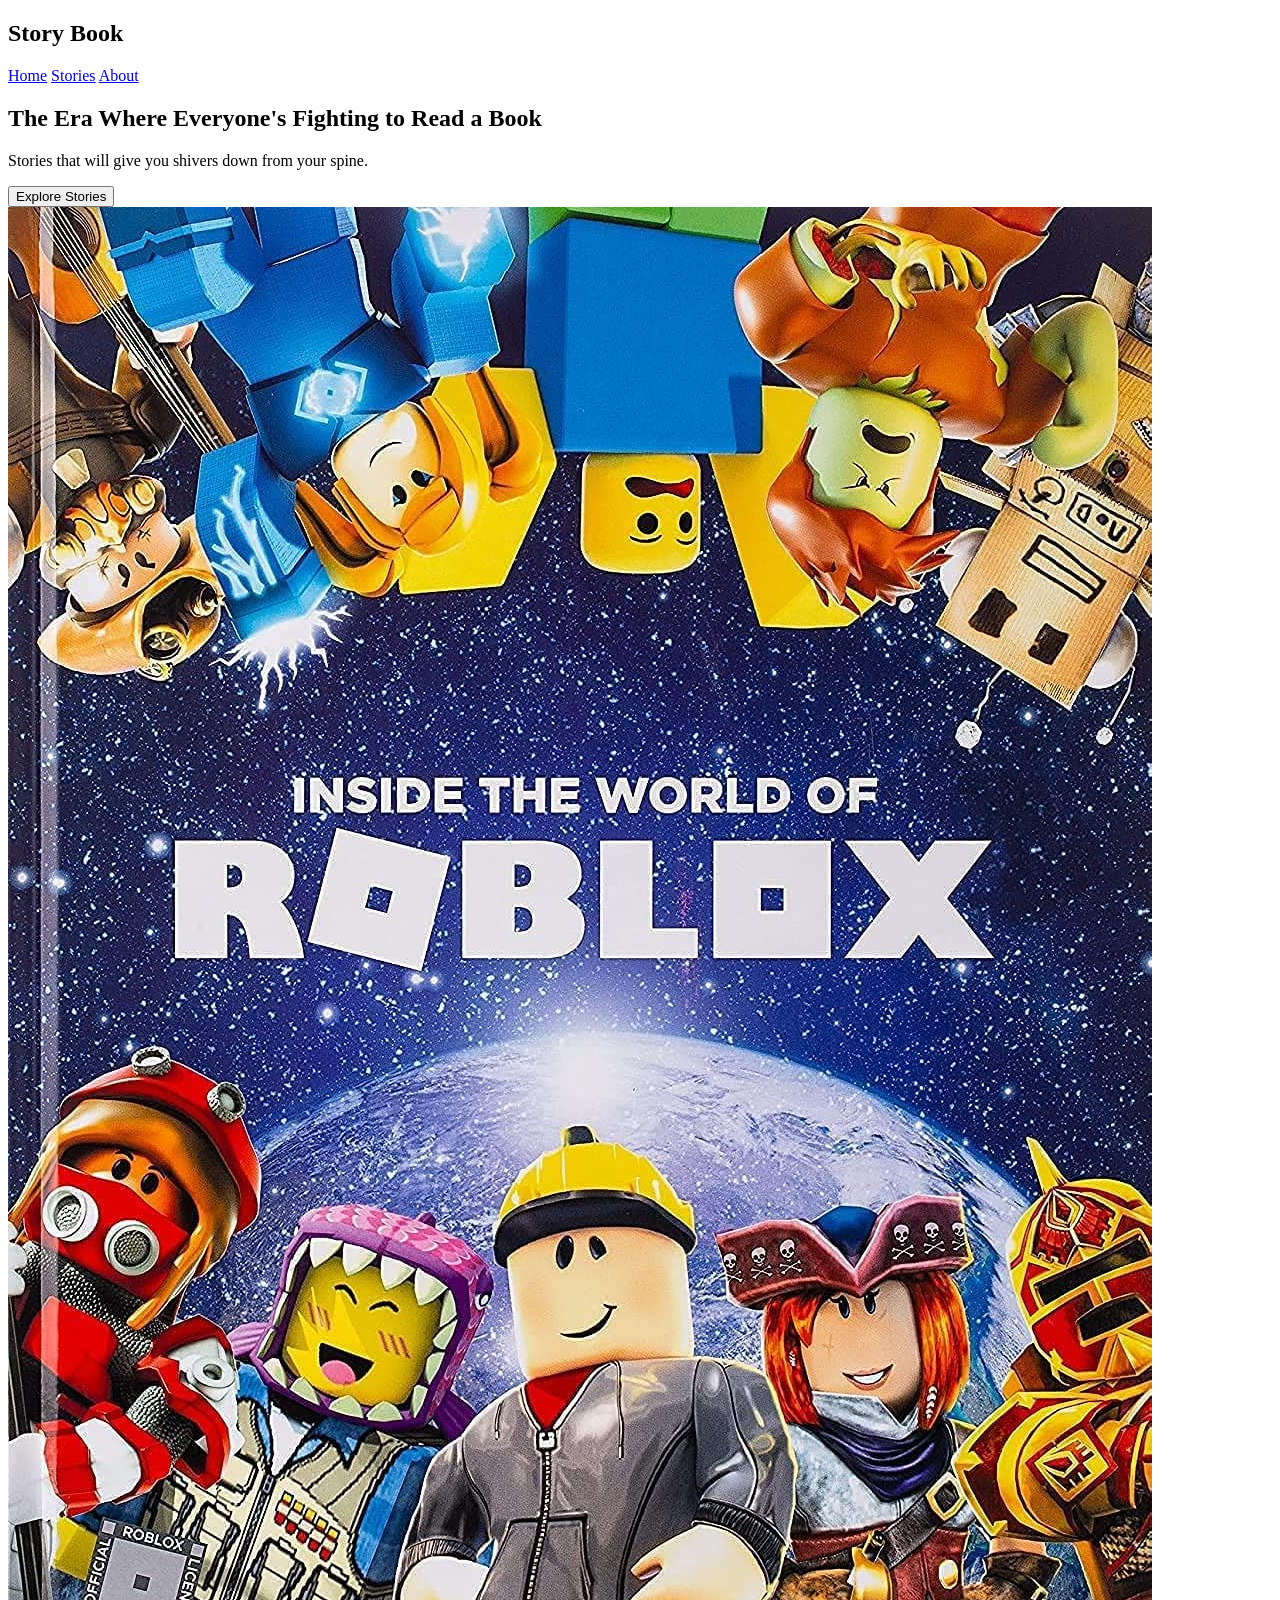
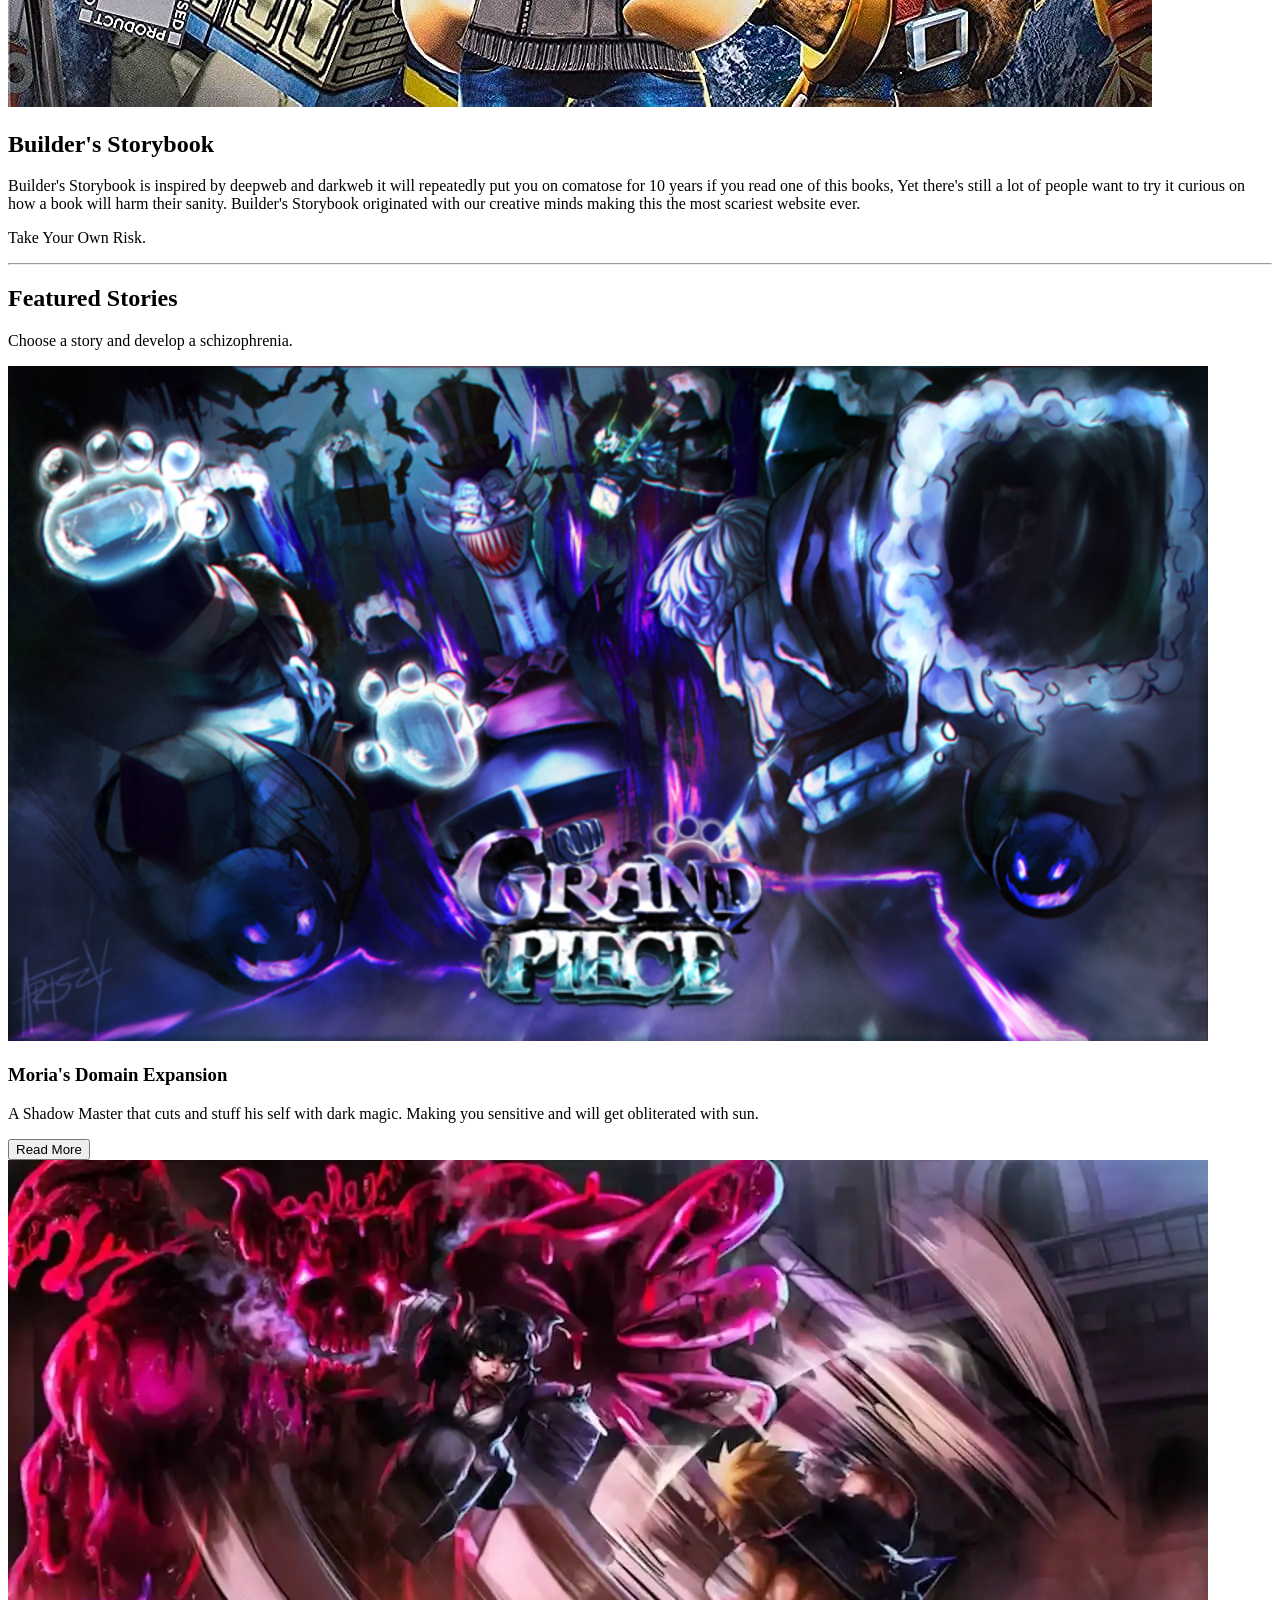
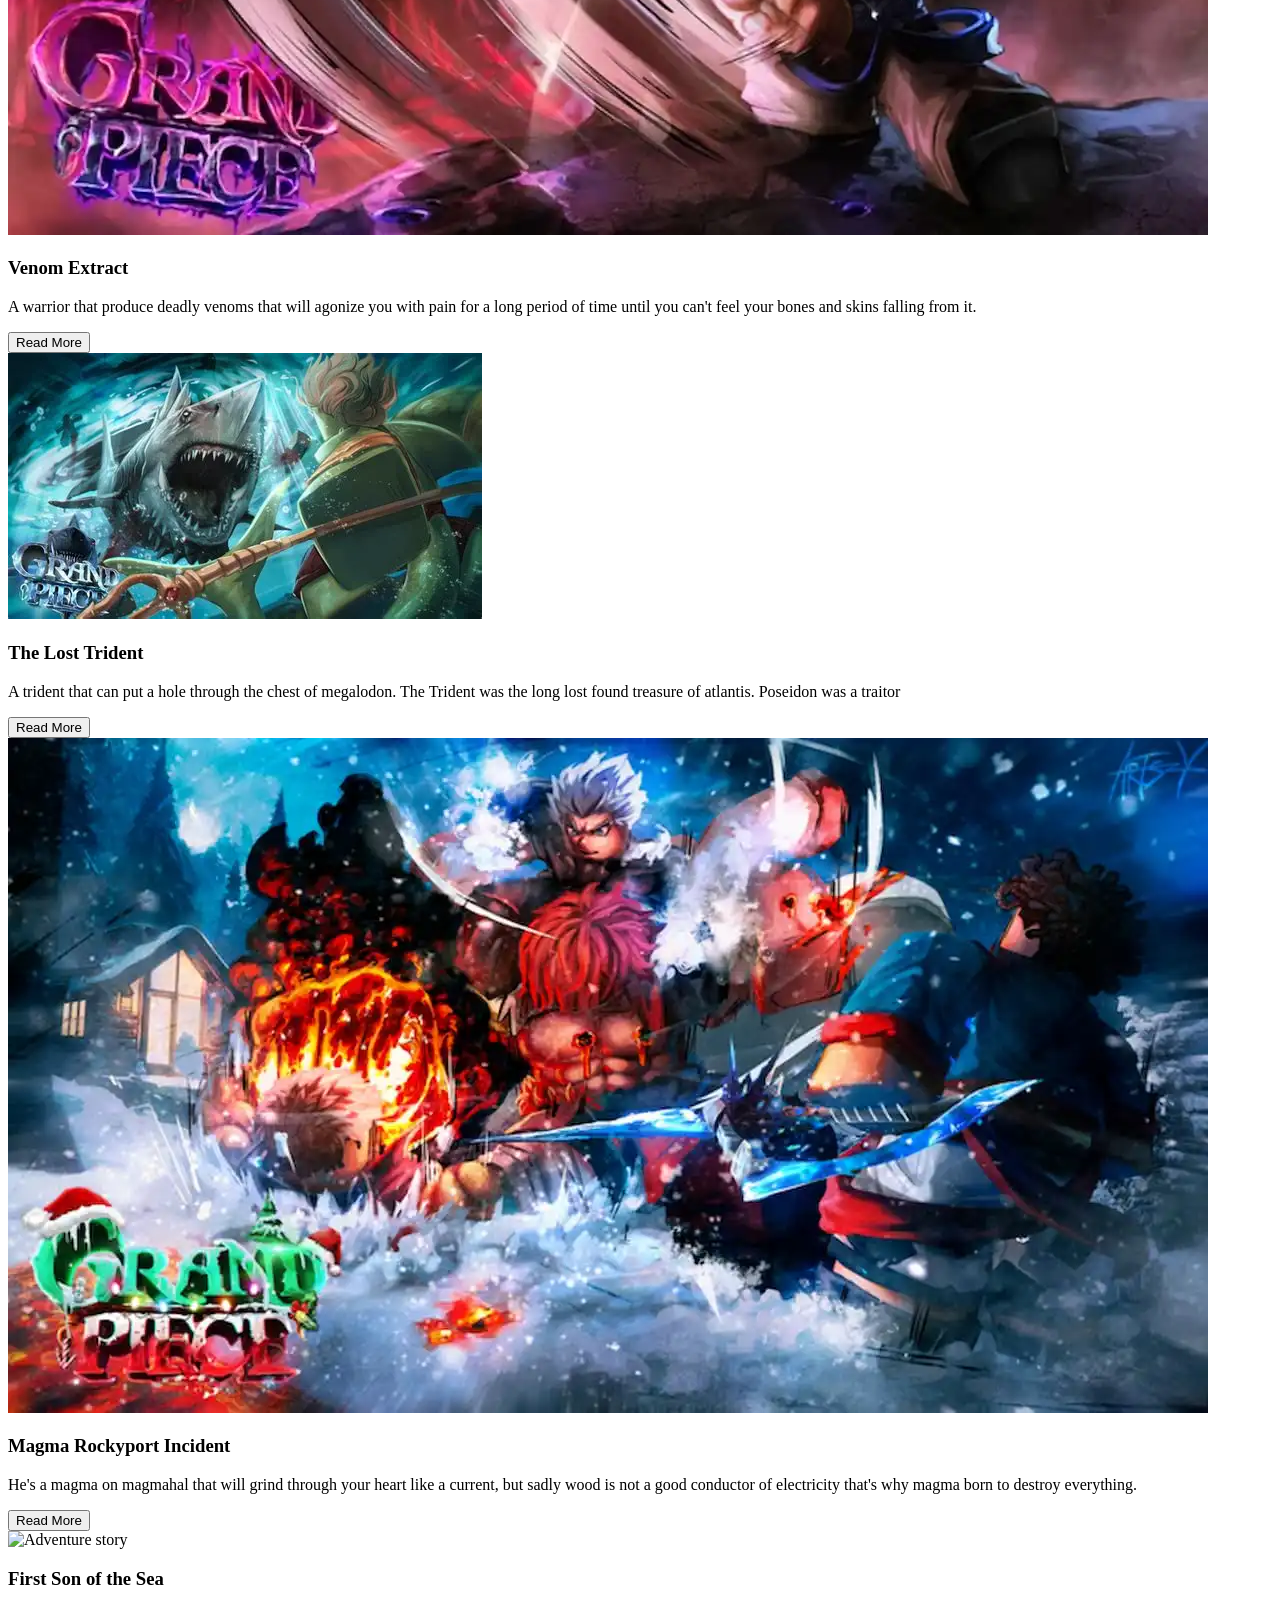
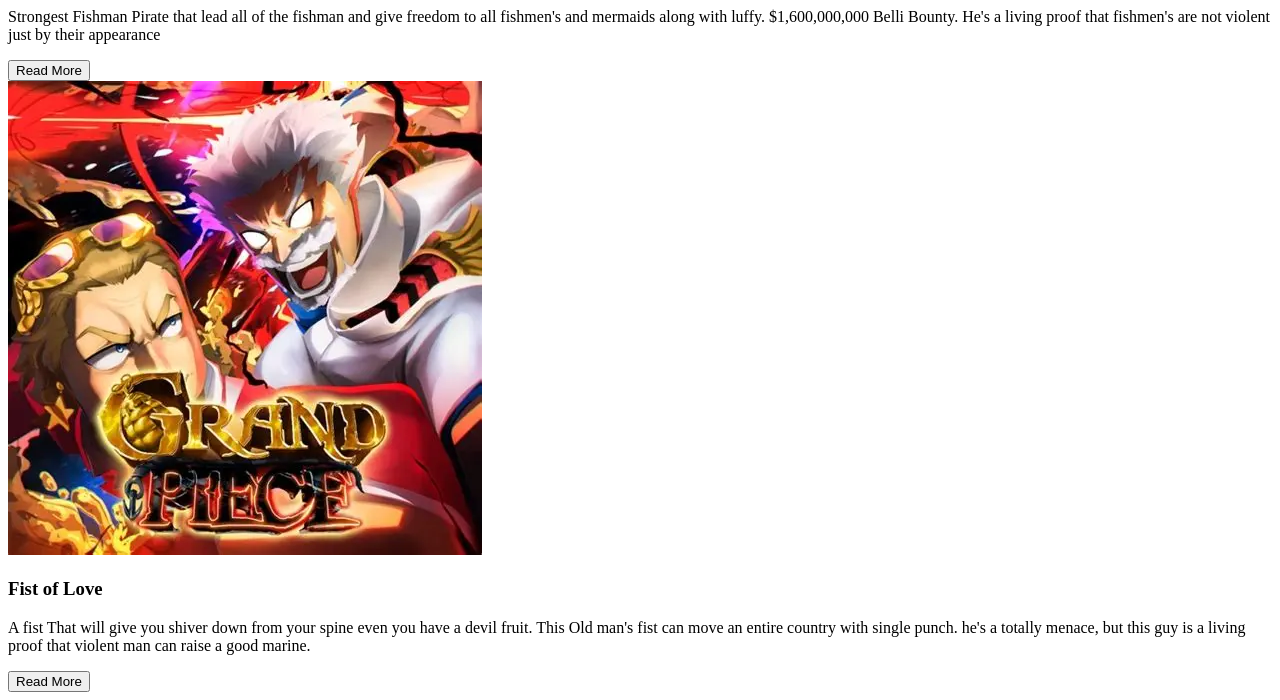
==== index.html @ 36ee4edc "Update and rename Nav.html to index.html" ====
<!DOCTYPE html>
<html lang="en">
<head>
    <meta charset="UTF-8">
    <meta name="viewport" content="width=device-width, initial-scale=1.0">
    <link rel="stylesheet" href="Style.css">
    <title>Document</title>
</head>
<body>
    <!-- Navigation -->
<nav class="navbar">

    <h1>Story Book</h1>

    <div class="nav-links">
        <a href="#">Home</a>
        <a href="#">Stories</a>
        <a href="#">About</a>
    </div>

</nav>


<!-- Hero Section -->
<section class="hero">

    <div class="hero-content">
        
        <h2>The Era Where Everyone's Fighting to Read a Book</h2>

        <p>
            Stories that will give you shivers down from your spine.
        </p>

        <button>Explore Stories</button>

    </div>

</section>


<!-- About Section -->
<section class="about">

    <div class="about-image">
        <img src="Pictures/Roblox.jpg">
    </div>

    <div class="about-content">

        <h2>Builder's Storybook</h2>

        <p>
           Builder's Storybook is inspired by deepweb and darkweb 
           it will repeatedly put you on comatose for 10 years if 
           you read one of this books, Yet there's still a lot of people want to 
           try it curious on how a book will harm their sanity. Builder's Storybook originated with our creative minds making this the most scariest website ever.
        </p>

        <p>
            Take Your Own Risk.
        </p>

    </div>

</section>

<hr>

<!-- Story Collection -->
<section class="stories">

    <h2>Featured Stories</h2>

    <p class="section-description">
        Choose a story and develop a schizophrenia.
    </p>

    <div class="story-container">

        <!-- Story 1 -->
        <div class="story-card">

            <img
                src="Pictures/Moria.webp"
            >

            <h3>Moria's Domain Expansion</h3>

            <p>
               A Shadow Master that cuts and stuff his self with dark magic. Making you sensitive and will get obliterated with sun.
            </p>

            <button>Read More</button>

        </div>


        <!-- Story 2 -->
        <div class="story-card">

            <img
                src="Pictures/Venom.webp"
            >

            <h3>Venom Extract</h3>

            <p>
                A warrior that produce deadly venoms that will agonize you with pain for a long period of time until you can't feel your bones and skins falling from it.
            </p>

            <button>Read More</button>

            

        </div>

         <div class="story-card">

            <img
                src="Pictures/sha.webp"
                alt="Adventure story"
            >

            <h3>The Lost Trident</h3>

            <p>
                A trident that can put a hole through the chest of megalodon. The Trident was the long lost found treasure of atlantis. Poseidon was a traitor 
            </p>

            <button>Read More</button>

        </div>

        <div class="story-card">

            <img
                src="Pictures/Mag.webp"
                alt="Adventure story"
            >

            <h3>Magma Rockyport Incident</h3>

            <p>
               He's a magma on magmahal that will grind through your heart like a current, but sadly wood is not a good conductor of electricity that's why magma born to destroy everything.
            </p>

            <button>Read More</button>

        </div>

        <div class="story-card">

            <img
                src="Pictures/Jinbei.jpg"
                alt="Adventure story"
            >

            <h3>First Son of the Sea</h3>

            <p>
                Strongest Fishman Pirate that lead all of the fishman and give freedom to all fishmen's and mermaids along with luffy. $1,600,000,000 Belli Bounty. He's a living proof that fishmen's are not violent just by their appearance
            </p>

            <button>Read More</button>

        </div>

        <div class="story-card">

            <img
                src="Pictures/garp.webp"
                alt="Adventure story"
            >

            <h3>Fist of Love</h3>

            <p>
                A fist That will give you shiver down from your spine even you have a devil fruit. This Old man's fist can move an entire country with single punch. he's a totally menace, but this guy is a living proof that violent man can raise a good marine.
            </p>

            <button>Read More</button>

        </div>

    </div>

</section>
</body>
</html>
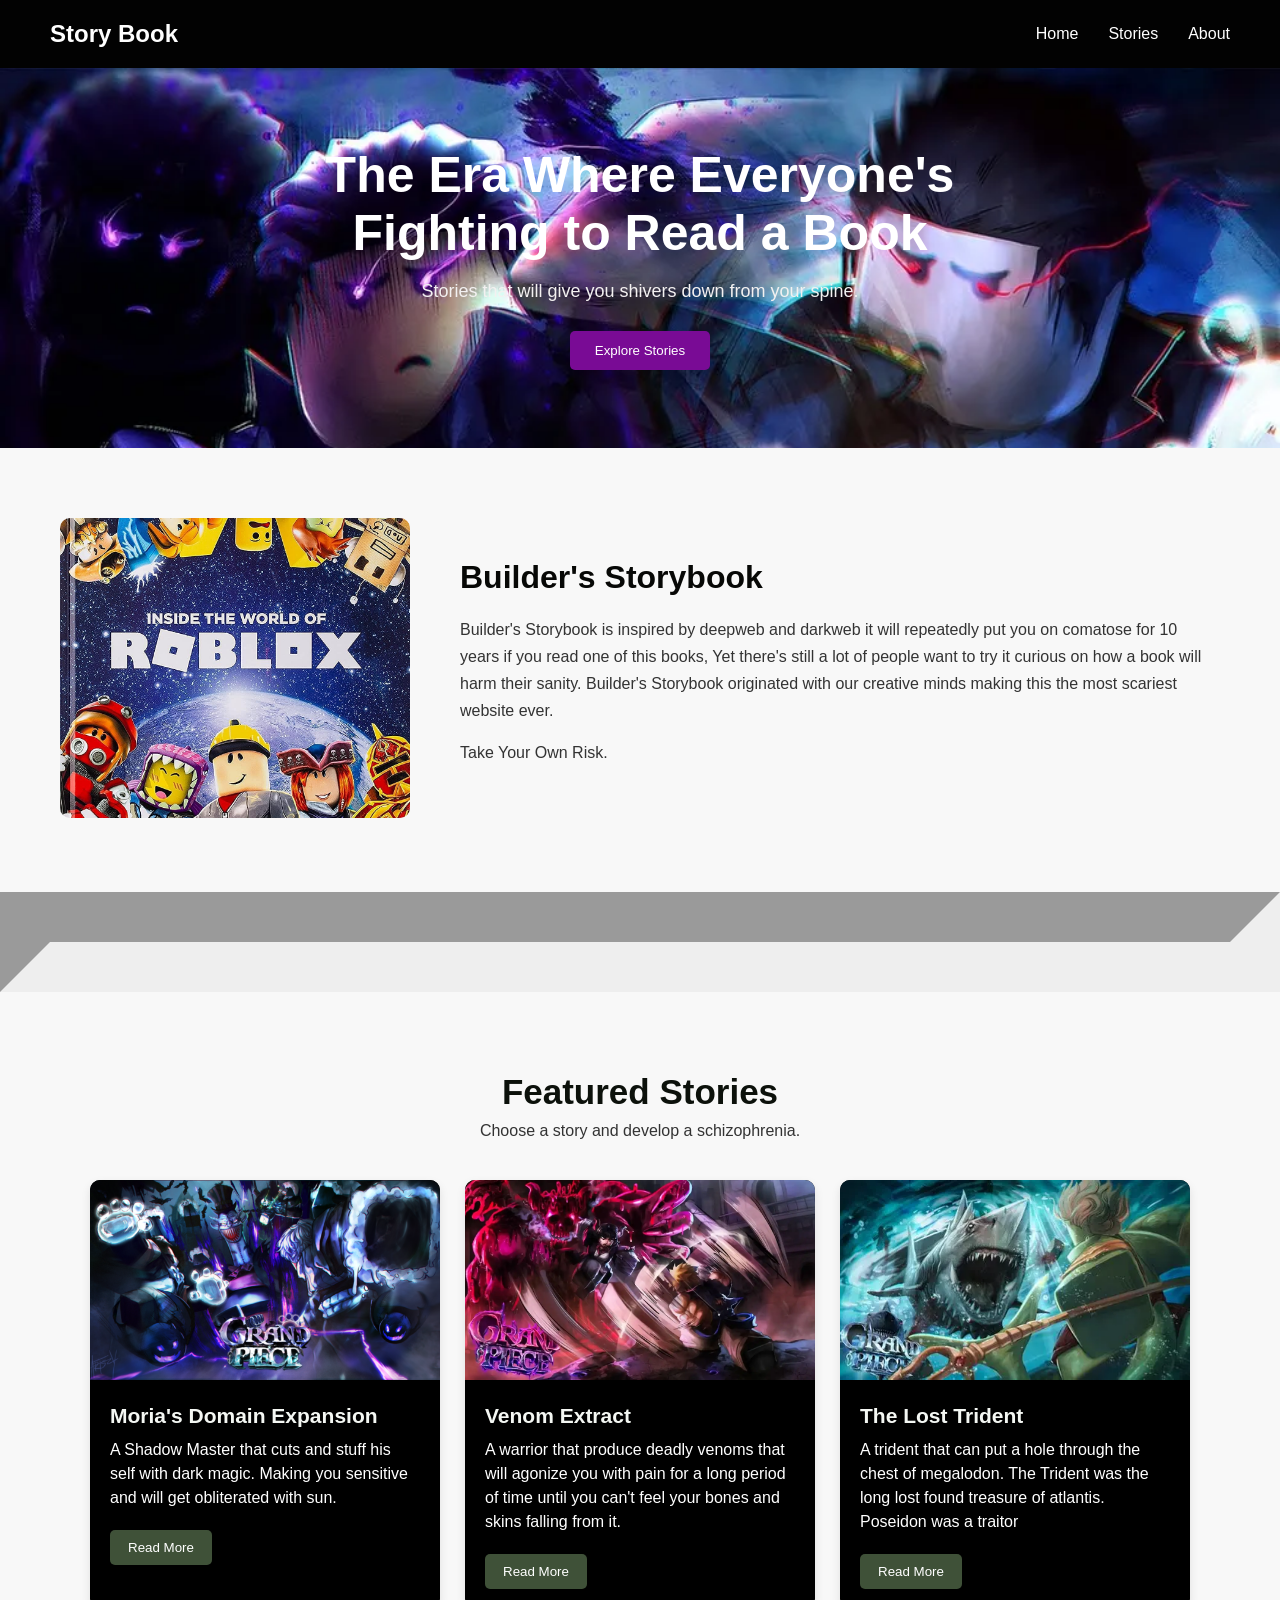
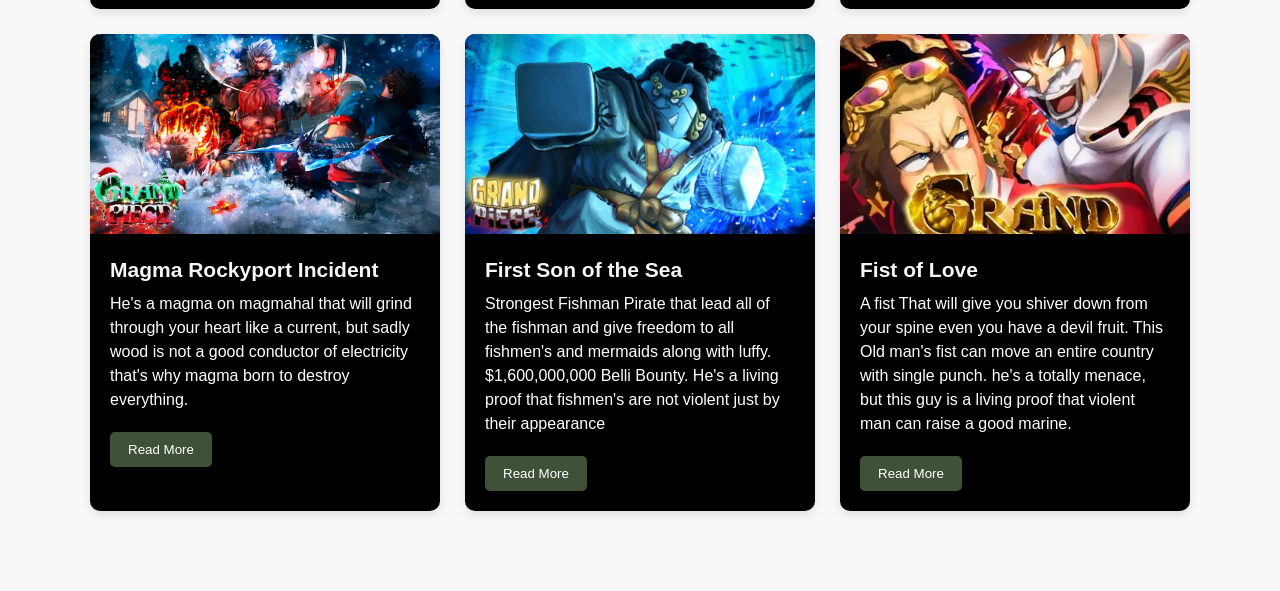
==== commit ee9bb578: "Update index.html" ====
--- a/index.html
+++ b/index.html
@@ -152,7 +152,7 @@
         <div class="story-card">
 
             <img
-                src="Pictures/Jinbei.jpg"
+                src="Pictures/jinbei.jpg"
                 alt="Adventure story"
             >
 
--- a/Style.css
+++ b/Style.css
@@ -0,0 +1,179 @@
+* {
+    margin: 0;
+    padding: 0;
+    box-sizing: border-box;
+}
+
+body {
+    font-family: Arial, sans-serif;
+    background-color: #f8f8f8;
+    color: #333;
+}
+
+.navbar {
+    background-color: #020202;
+    padding: 20px 50px;
+    display: flex;
+    justify-content: space-between;
+    align-items: center;
+}
+
+.navbar h1 {
+    color: white;
+}
+
+.nav-links {
+    display: flex;
+    gap: 30px;
+}
+
+.nav-links a {
+    color: white;
+    text-decoration: none;
+}
+
+.nav-links a:hover {
+    text-decoration: underline;
+}
+
+/* HERO */
+
+.hero {
+    background-image:url(Pictures/Wow.webp);
+    Background-size:cover;
+    min-height: 380px;
+    display: flex;
+    justify-content: center;
+    align-items: center;
+    text-align: center;
+    background-color: #d9dfc3;
+    padding: 70px;
+}
+
+.hero-content {
+    max-width: 700px;
+}
+
+.hero h2 {
+    font-size: 50px;
+    margin-bottom: 15px;
+    color: #ffffff;
+}
+
+.hero p {
+    font-size: 18px;
+    line-height: 1.6;
+    color: rgb(243, 241, 241);
+}
+
+.hero button {
+    margin-top: 25px;
+    padding: 12px 25px;
+    border: none;
+    border-radius: 5px;
+    background-color: #790b95;
+    color: white;
+    cursor: pointer;
+}
+
+/* ABOUT */
+
+.about {
+    padding: 70px 60px;
+    display: flex;
+    grid-template-columns: 1fr 1fr;
+    gap: 50px;
+    align-items: center;
+    border:5px;
+}
+
+.about-image img {
+    width: 350px;
+    height: 300px;
+    object-fit: cover;
+    border-radius: 10px;
+}
+
+.about-content h2 {
+    font-size: 32px;
+    margin-bottom: 20px;
+    color: #070806;
+}
+
+.about-content p {
+    line-height: 1.7;
+    margin-bottom: 15px;
+}
+
+/* STORIES */
+
+.stories {
+    padding: 60px 70px;
+    text-align: center;
+    margin:20px;
+}
+
+.stories h2 {
+    font-size: 35px;
+    color: #0c110b;
+}
+
+.section-description {
+    margin-top: 10px;
+    margin-bottom: 40px;
+}
+
+/* STORY GRID */
+
+.story-container {
+    /* CSS GRID */
+    display: grid;
+    grid-template-columns: repeat(3, 1fr);
+    gap: 25px;
+    text-align: left;
+}
+
+/* STORY CARD */
+
+.story-card {
+    background-color: rgb(0, 0, 0);
+    border-radius: 10px;
+    overflow: hidden;
+    box-shadow: 0 4px 10px rgba(0, 0, 0, 0.10);
+}
+
+.story-card img {
+    width: 100%;
+    height: 200px;
+    object-fit: cover;
+}
+
+.story-card h3 {
+    font-size: 21px;
+    margin: 20px 20px 10px;
+    color: #f4f7f3;
+}
+
+.story-card p {
+    line-height: 1.5;
+    margin: 0 20px;
+    color: white;
+}
+
+.story-card button {
+    margin: 20px;
+    padding: 10px 18px;
+    border: none;
+    border-radius: 5px;
+    background-color: #3f5138;
+    color: white;
+    cursor: pointer;
+}
+
+.story-card button:hover {
+    background-color: #293721;
+}
+
+hr{
+    border-width:50px;  
+}
